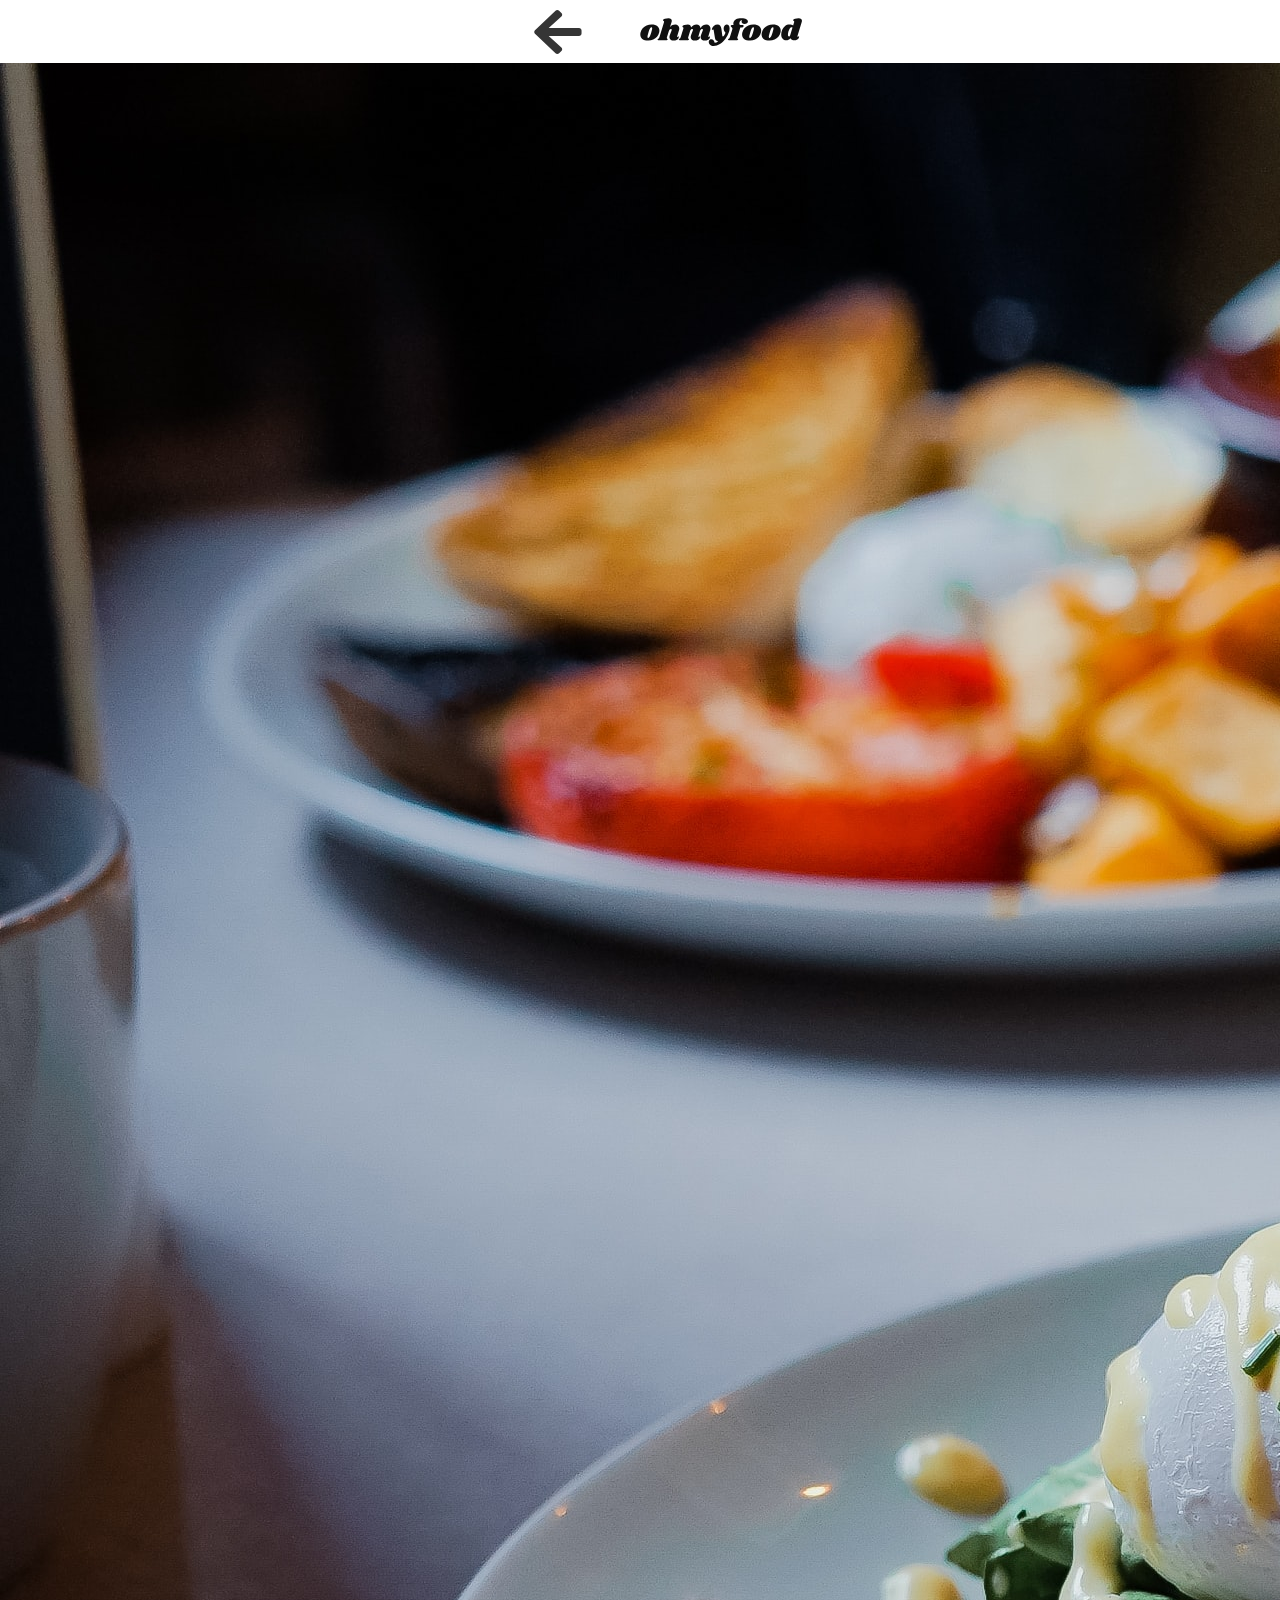
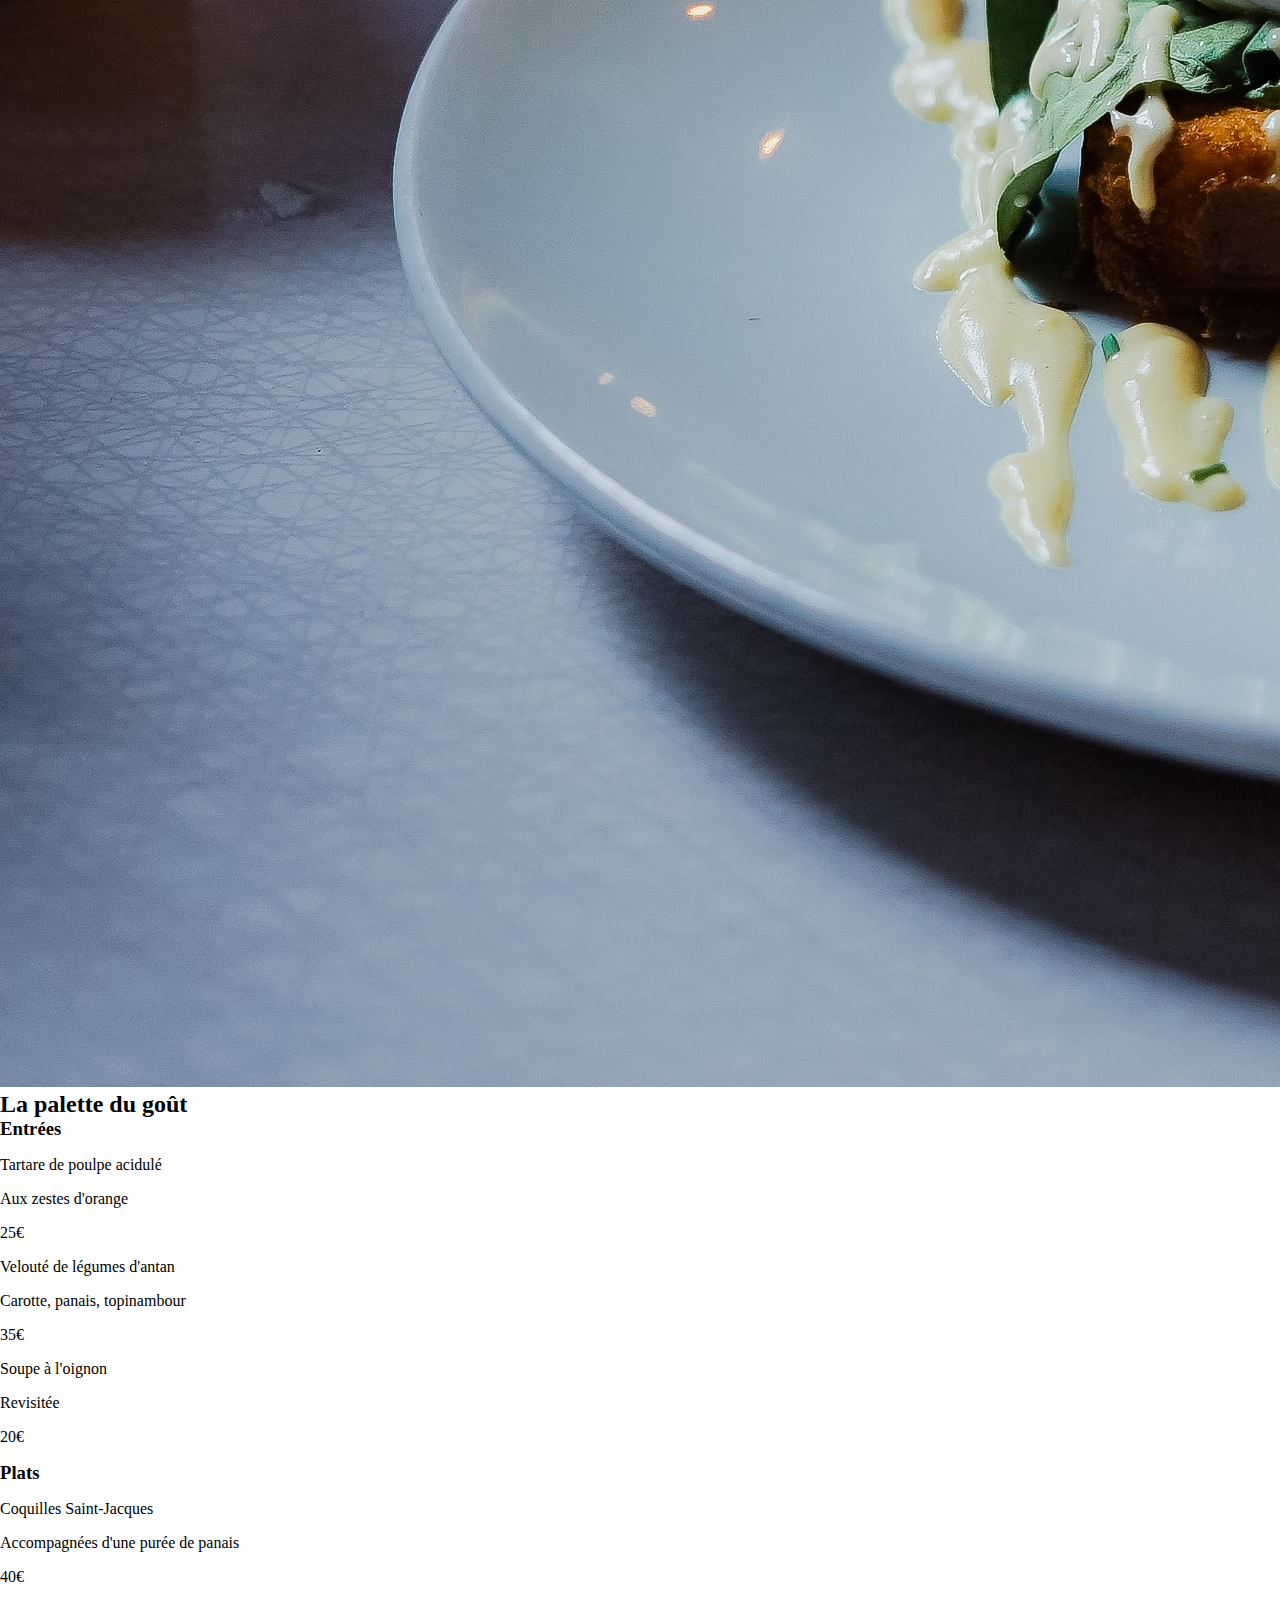
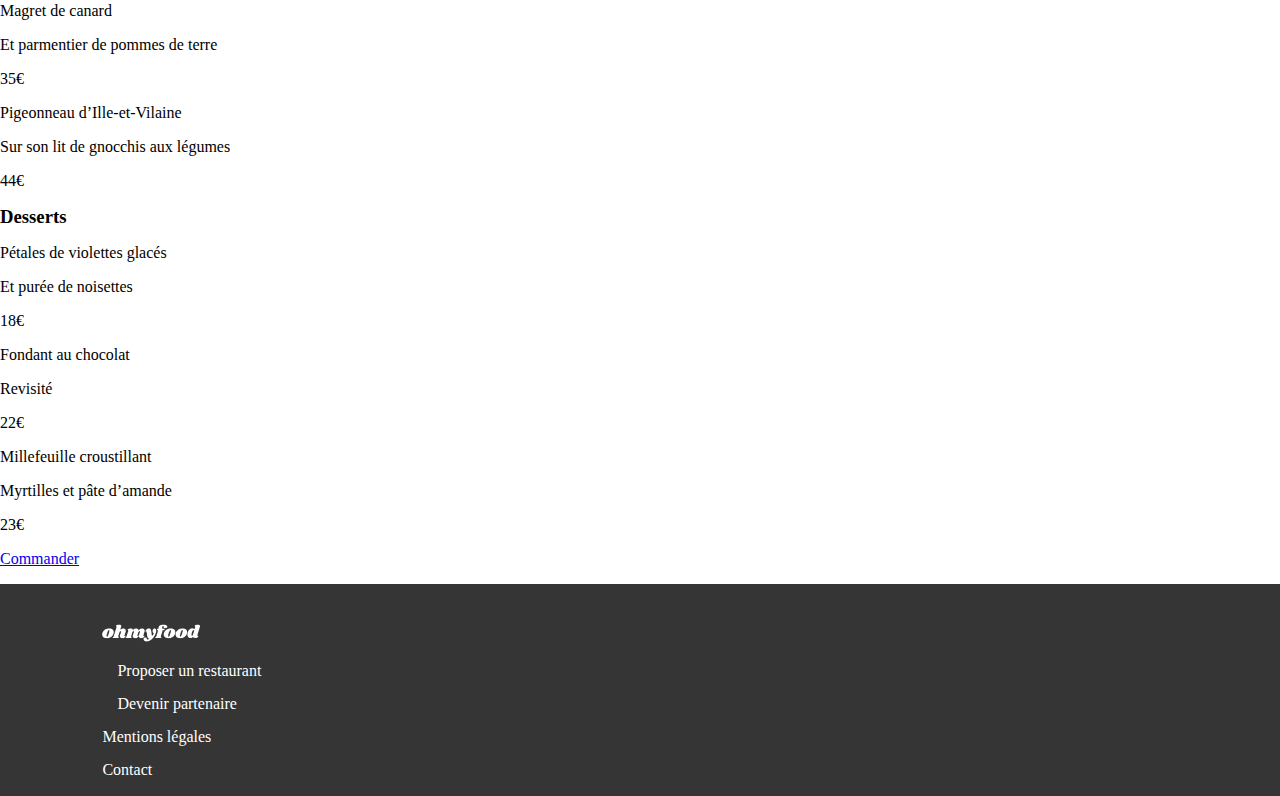
==== a_la_francaise.html @ 4276c88a "toutes les pages des menus" ====
<!DOCTYPE html>
<html lang="fr">

<head>
   <meta charset="UTF-8">
   <meta name="viewport" content="width=device-width, initial-scale=1.0">
   <title>ohmyfood</title>
   <link rel="stylesheet" href="https://cdnjs.cloudflare.com/ajax/libs/font-awesome/6.2.1/css/all.min.css"
        integrity="sha512-MV7K8+y+gLIBoVD59lQIYicR65iaqukzvf/nwasF0nqhPay5w/9lJmVM2hMDcnK1OnMGCdVK+iQrJ7lzPJQd1w=="
        crossorigin="anonymous" referrerpolicy="no-referrer">
   <link rel="stylesheet" href="assets/style.css">
   <link rel="preconnect" href="https://fonts.googleapis.com">
   <link rel="preconnect" href="https://fonts.gstatic.com" crossorigin>
   <link href="https://fonts.googleapis.com/css2?family=Roboto:ital,wght@0,100..900;1,100..900&family=Shrikhand&display=swap" rel="stylesheet">
</head>

<body>
   <div class="main-container">
      <header>
         <a href="index.html">
            <img src="assets/images/logo/Vector.svg" alt="fleche" class="fleche">
            <img id="logo-header" src="assets/images/logo/ohmyfood@2x.svg" alt="logo du site">
         </a>
      </header>
        
      <main>
         <div class="conteneur-menu">
            <div class="menu-img"> 
               <img src="assets/images/restaurants/toa-heftiba-DQKerTsQwi0-unsplash.jpg" alt="photo d'un plat">
            </div>
            <div class="contour-menu">
               <div class="menu">
                  <div class="menu-h2">
                     <h2>La palette du goût</h2>
                     <div class="coeur">
                        <i class="fa-regular fa-heart"></i>
                        <i class="fa-solid fa-heart"></i>
                     </div>
                  </div>
                  <div class="menu__carte">
                     <h3>Entrées</h3>
                     <div class="carte__description">
                        <p class="plat">Tartare de poulpe acidulé</p>
                        <p class="accompagnement">Aux zestes d'orange</p>
                        <p class="prix">25€</p>
                     </div>
                     <div class="carte__description">
                        <p class="plat">Velouté de légumes d'antan</p>
                        <p class="accompagnement">Carotte, panais, topinambour</p>
                        <p class="prix">35€</p>
                     </div>
                     <div class="carte__description">
                        <p class="plat">Soupe à l'oignon</p>
                        <p class="accompagnement">Revisitée</p>
                        <p class="prix">20€</p>
                     </div>
                  </div>
                  <div class="menu__carte">
                     <h3>Plats</h3>
                     <div class="carte__description">
                        <p class="plat">Coquilles Saint-Jacques</p>
                        <p class="accompagnement">Accompagnées d'une purée de panais</p>
                        <p class="prix">40€</p>
                     </div>
                     <div class="carte__description">
                        <p class="plat">Magret de canard</p>
                        <p class="accompagnement">Et parmentier de pommes de terre</p>
                        <p class="prix">35€</p>
                     </div>
                     <div class="carte__description">
                        <p class="plat">Pigeonneau d’Ille-et-Vilaine</p>
                        <p class="accompagnement">Sur son lit de gnocchis aux légumes</p>
                        <p class="prix">44€</p>
                     </div>
                  </div>
                  <div class="menu__carte">
                     <h3>Desserts</h3>
                     <div class="carte__description">
                        <p class="plat">Pétales de violettes glacés</p>
                        <p class="accompagnement">Et purée de noisettes</p>
                        <p class="prix">18€</p>
                     </div>
                     <div class="carte__description">
                        <p class="plat">Fondant au chocolat</p>
                        <p class="accompagnement">Revisité</p>
                        <p class="prix">22€</p>
                     </div>
                     <div class="carte__description">
                        <p class="plat">Millefeuille croustillant</p>
                        <p class="accompagnement">Myrtilles et pâte d’amande</p>
                        <p class="prix">23€</p>
                     </div>
                  </div>
                  <a href="#" class="commander">
                     <p>Commander</p>
                  </a>
               </div>
            </div>

      </main>
      <footer>
         <div class="bordure-phone">
            <h4> <img src="assets/images/logo/ohmyfood-white.png" alt="image du footer"></h4>
            <ul>
               <li><a href=""><i class="fa-xs fa-solid fa-utensils"></i> Proposer un restaurant</a></li>
               <li><a href=""><i class="fa-xs fa-solid fa-handshake-angle"></i>Devenir partenaire</a></li>
               <li><a href="">Mentions légales</a></li>
               <li><a href="">Contact</a></li>
            </ul>
         </div>
      </footer>
   </div>
</body>
</html>
---- assets/style.css ----
/** general **/
* {
  box-sizing: border-box;
}

:root {
  --light-grey: #F3F3F3;
  --white-color: #FFFFFF;
  --black-color: #000000;
  --light-green: #99E2D0;
  --dark-green: #008766;
  --light-blue: #89C8FA;
  --dark-blue: #003A68;
  --purple: #9356DC;
  --background-grey: #EAEAEA;
  --background-light-grey: #F6F6F6;
  --background-footer: #353535;
}

body, h1, h2, h3, h4 {
  margin: 0;
}

.main-container {
  min-width: 330px;
}

.bordure-phone {
  width: 84%;
}

/* ***************************************** */
/** header **/
header {
  display: flex;
  align-items: center;
  flex-direction: column;
}
header a {
  height: 63px;
  display: flex;
  align-items: center;
}
header a img {
  width: 162px;
  height: 44px;
}
header div {
  height: 50px;
  display: flex;
  align-items: center;
  background: var(--background-grey);
  width: 100%;
  justify-content: center;
  gap: 10px;
  box-shadow: 0px 4px 4px 0px black;
}

.title {
  height: 287px;
  display: flex;
  align-items: center;
  flex-wrap: wrap;
  justify-content: center;
  background: var(--light-grey);
  text-align: center;
}
.title h1 {
  width: 70%;
}
.title > p {
  width: 84%;
}
.title a {
  width: 60%;
  border-radius: 25px;
  background: linear-gradient(#FF79DA, #9356DC);
  font-weight: 500;
  color: var(--white-color);
  text-decoration: none;
}

.h2fonctionnement {
  height: 440px;
  display: flex;
  align-items: center;
  justify-content: space-around;
}
.h2fonctionnement .fonctionnement {
  display: flex;
  align-items: center;
  flex-direction: column;
  gap: 20px;
  margin-top: 30px;
  counter-reset: numero;
}
.h2fonctionnement .fonctionnement a {
  width: 100%;
  text-decoration: none;
}
.h2fonctionnement .fonctionnement__button {
  display: flex;
  align-items: center;
  flex-direction: row;
  justify-content: center;
  gap: 20px;
  background: var(--background-light-grey);
  border-radius: 20px;
  height: 72px;
  width: 100%;
  position: relative;
}
.h2fonctionnement .fonctionnement__button::before {
  content: "" counter(numero);
  counter-increment: numero;
  width: 20px;
  height: 20px;
  text-align: center;
  border-radius: 20px;
  background: var(--purple);
  color: var(--white-color);
  position: absolute;
  left: -9px;
}
.h2fonctionnement .fonctionnement__button::before h3 {
  color: var(--black-color);
}

.h2-resto {
  background: var(--light-grey);
  display: flex;
  align-items: center;
  justify-content: space-around;
  padding: 40px 0;
}
.h2-resto img {
  -o-object-fit: cover;
     object-fit: cover;
  height: 180px;
  width: 100%;
  border-radius: 15px 15px 0 0;
}
.h2-resto .restaurants {
  display: flex;
  align-items: center;
  flex-direction: column;
  gap: 20px;
  margin-top: 30px;
}
.h2-resto .restaurants a {
  height: 240px;
  width: 100%;
  background: var(--white-color);
  border-radius: 15px 15px 0 0;
  position: relative;
  text-decoration: none;
}
.h2-resto .restaurants .nouveau::before {
  content: "nouveau";
  width: 80px;
  height: 29px;
  text-align: center;
  position: absolute;
  border-radius: 2px;
  background: var(--light-green);
  color: #008766;
  box-shadow: 0 2px 4px 0 black;
  right: 4%;
  top: 7%;
}
.h2-resto .restaurants .info-resto {
  display: grid;
  grid-template-columns: 90% 10%;
  grid-template-rows: 25% 30%;
}
.h2-resto .restaurants .info-resto i {
  grid-column: 2/3;
  grid-row: 2/3;
}
.h2-resto .restaurants .info-resto p {
  grid-column: 1/2;
}

footer {
  background: var(--background-footer);
  padding-top: 40px;
  border-bottom: 1px solid var(--background-footer);
  display: flex;
  align-items: center;
  flex-direction: column;
  justify-content: space-around;
}
footer ul {
  list-style: none;
  display: flex;
  gap: 15px;
  flex-direction: column;
  padding: 0;
}
footer ul a {
  color: var(--white-color);
  text-decoration: none;
}
footer ul i {
  margin-right: 15px;
}/*# sourceMappingURL=style.css.map */
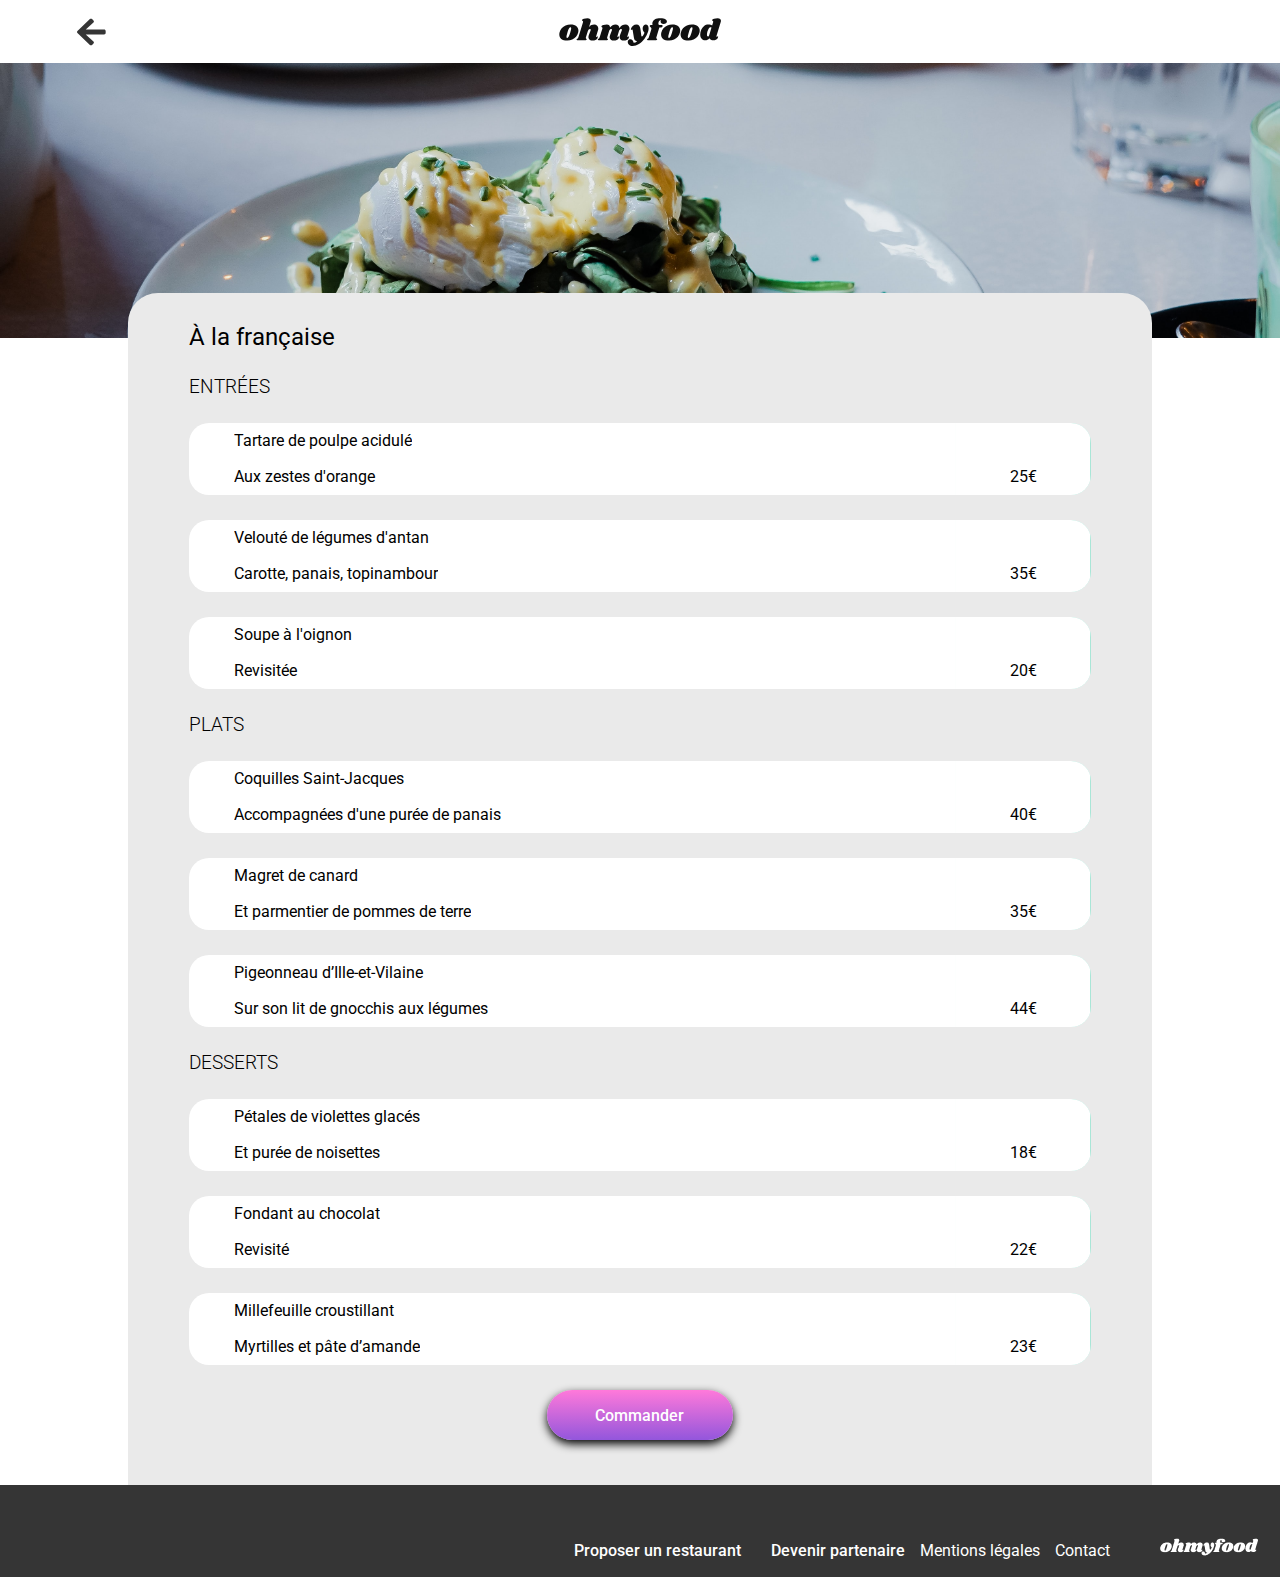
==== commit 126d7d12: "version finale" ====
--- a/a_la_francaise.html
+++ b/a_la_francaise.html
@@ -6,15 +6,17 @@
    <meta name="viewport" content="width=device-width, initial-scale=1.0">
    <title>ohmyfood</title>
    <link rel="stylesheet" href="https://cdnjs.cloudflare.com/ajax/libs/font-awesome/6.2.1/css/all.min.css"
-        integrity="sha512-MV7K8+y+gLIBoVD59lQIYicR65iaqukzvf/nwasF0nqhPay5w/9lJmVM2hMDcnK1OnMGCdVK+iQrJ7lzPJQd1w=="
-        crossorigin="anonymous" referrerpolicy="no-referrer">
+         integrity="sha512-MV7K8+y+gLIBoVD59lQIYicR65iaqukzvf/nwasF0nqhPay5w/9lJmVM2hMDcnK1OnMGCdVK+iQrJ7lzPJQd1w=="
+         crossorigin="anonymous" referrerpolicy="no-referrer">
    <link rel="stylesheet" href="assets/style.css">
    <link rel="preconnect" href="https://fonts.googleapis.com">
    <link rel="preconnect" href="https://fonts.gstatic.com" crossorigin>
    <link href="https://fonts.googleapis.com/css2?family=Roboto:ital,wght@0,100..900;1,100..900&family=Shrikhand&display=swap" rel="stylesheet">
 </head>
 
-<body>
+
+
+
    <div class="main-container">
       <header>
          <a href="index.html">
@@ -26,77 +28,133 @@
       <main>
          <div class="conteneur-menu">
             <div class="menu-img"> 
-               <img src="assets/images/restaurants/toa-heftiba-DQKerTsQwi0-unsplash.jpg" alt="photo d'un plat">
+               <img src="assets/images/restaurants/toa-heftiba-DQKerTsQwi0-unsplash.jpg" alt="">
             </div>
             <div class="contour-menu">
                <div class="menu">
                   <div class="menu-h2">
-                     <h2>La palette du goût</h2>
+                     <h2>À la française</h2>
                      <div class="coeur">
                         <i class="fa-regular fa-heart"></i>
                         <i class="fa-solid fa-heart"></i>
                      </div>
                   </div>
+                  <!-- **********************Entrées********************** -->
                   <div class="menu__carte">
                      <h3>Entrées</h3>
-                     <div class="carte__description">
-                        <p class="plat">Tartare de poulpe acidulé</p>
-                        <p class="accompagnement">Aux zestes d'orange</p>
-                        <p class="prix">25€</p>
+
+                     <div class="carte__description carte--1">
+                        <div class="plat_acc">
+                           <p class="plat">Tartare de poulpe acidulé</p>
+                           <p class="accompagnement">Aux zestes d'orange</p>
+                        </div>
+                        <div class="prix_valide">
+                           <p class="prix">25€</p>
+                           <p class="valide"><i class="fa-sharp fa-regular fa-circle-check"></i></p>
+                        </div>
                      </div>
-                     <div class="carte__description">
-                        <p class="plat">Velouté de légumes d'antan</p>
-                        <p class="accompagnement">Carotte, panais, topinambour</p>
-                        <p class="prix">35€</p>
+
+                     <div class="carte__description carte--2">
+                        <div class="plat_acc">
+                           <p class="plat">Velouté de légumes d'antan</p>
+                           <p class="accompagnement">Carotte, panais, topinambour</p>
+                        </div>
+                        <div class="prix_valide">
+                           <p class="prix">35€</p>
+                           <p class="valide"><i class="fa-sharp fa-regular fa-circle-check"></i></p>
+                        </div>
                      </div>
-                     <div class="carte__description">
-                        <p class="plat">Soupe à l'oignon</p>
-                        <p class="accompagnement">Revisitée</p>
-                        <p class="prix">20€</p>
+
+                     <div class="carte__description carte--3">
+                        <div class="plat_acc">
+                           <p class="plat">Soupe à l'oignon</p>
+                           <p class="accompagnement">Revisitée</p>
+                        </div>
+                        <div class="prix_valide">
+                           <p class="prix">20€</p>
+                           <p class="valide"><i class="fa-sharp fa-regular fa-circle-check"></i></p>
+                        </div>
                      </div>
                   </div>
+                  <!-- ***********************Plats********************* -->
                   <div class="menu__carte">
                      <h3>Plats</h3>
-                     <div class="carte__description">
-                        <p class="plat">Coquilles Saint-Jacques</p>
-                        <p class="accompagnement">Accompagnées d'une purée de panais</p>
-                        <p class="prix">40€</p>
+
+                     <div class="carte__description carte--4">
+                        <div class="plat_acc">
+                           <p class="plat">Coquilles Saint-Jacques</p>
+                           <p class="accompagnement">Accompagnées d'une purée de panais</p>
+                        </div>
+                        <div class="prix_valide">
+                           <p class="prix">40€</p>
+                           <p class="valide"><i class="fa-sharp fa-regular fa-circle-check"></i></p>
+                        </div>
                      </div>
-                     <div class="carte__description">
-                        <p class="plat">Magret de canard</p>
-                        <p class="accompagnement">Et parmentier de pommes de terre</p>
-                        <p class="prix">35€</p>
+
+                     <div class="carte__description carte--5">
+                        <div class="plat_acc">
+                           <p class="plat">Magret de canard</p>
+                           <p class="accompagnement">Et parmentier de pommes de terre</p>
+                        </div>
+                        <div class="prix_valide">
+                           <p class="prix">35€</p>
+                           <p class="valide"><i class="fa-sharp fa-regular fa-circle-check"></i></p>
+                        </div>
                      </div>
-                     <div class="carte__description">
-                        <p class="plat">Pigeonneau d’Ille-et-Vilaine</p>
-                        <p class="accompagnement">Sur son lit de gnocchis aux légumes</p>
-                        <p class="prix">44€</p>
+
+                     <div class="carte__description carte--6">
+                        <div class="plat_acc">
+                           <p class="plat">Pigeonneau d’Ille-et-Vilaine</p>
+                           <p class="accompagnement">Sur son lit de gnocchis aux légumes</p>
+                        </div>
+                        <div class="prix_valide">
+                           <p class="prix">44€</p>
+                           <p class="valide"><i class="fa-sharp fa-regular fa-circle-check"></i></p>
+                        </div>
                      </div>
                   </div>
+                  <!-- ************************Desserts******************** -->
                   <div class="menu__carte">
                      <h3>Desserts</h3>
-                     <div class="carte__description">
-                        <p class="plat">Pétales de violettes glacés</p>
-                        <p class="accompagnement">Et purée de noisettes</p>
-                        <p class="prix">18€</p>
+
+                     <div class="carte__description carte--7">
+                        <div class="plat_acc">
+                           <p class="plat">Pétales de violettes glacés</p>
+                           <p class="accompagnement">Et purée de noisettes</p>
+                        </div>
+                        <div class="prix_valide">
+                           <p class="prix">18€</p>
+                           <p class="valide"><i class="fa-sharp fa-regular fa-circle-check"></i></p>
+                        </div>
                      </div>
-                     <div class="carte__description">
-                        <p class="plat">Fondant au chocolat</p>
-                        <p class="accompagnement">Revisité</p>
-                        <p class="prix">22€</p>
+
+                     <div class="carte__description carte--8">
+                        <div class="plat_acc">
+                           <p class="plat">Fondant au chocolat</p>
+                           <p class="accompagnement">Revisité</p>
+                        </div>
+                        <div class="prix_valide">
+                           <p class="prix">22€</p>
+                           <p class="valide"><i class="fa-sharp fa-regular fa-circle-check"></i></p>
+                        </div>
                      </div>
-                     <div class="carte__description">
-                        <p class="plat">Millefeuille croustillant</p>
-                        <p class="accompagnement">Myrtilles et pâte d’amande</p>
-                        <p class="prix">23€</p>
+
+                     <div class="carte__description carte--9">
+                        <div class="plat_acc">
+                           <p class="plat">Millefeuille croustillant</p>
+                           <p class="accompagnement">Myrtilles et pâte d’amande</p>
+                        </div>
+                        <div class="prix_valide">
+                           <p class="prix">23€</p>
+                           <p class="valide"><i class="fa-sharp fa-regular fa-circle-check"></i></p>
+                        </div>
                      </div>
                   </div>
-                  <a href="#" class="commander">
-                     <p>Commander</p>
-                  </a>
+
+                  <a href="#" class="commander">Commander</a>
+                  
                </div>
             </div>
-
       </main>
       <footer>
          <div class="bordure-phone">
--- a/assets/style.css
+++ b/assets/style.css
@@ -17,18 +17,115 @@
   --background-footer: #353535;
 }
 
-body, h1, h2, h3, h4 {
+body, h1, h2, h3 {
   margin: 0;
+  font-family: "Roboto", serif;
+  font-optical-sizing: auto;
+  font-weight: 400;
+  font-style: normal;
+}
+
+h4 {
+  margin: 0;
+  font-family: "Shrikhand", serif;
+  font-weight: 400;
+  font-style: normal;
 }
 
 .main-container {
-  min-width: 330px;
+  min-width: 375px;
 }
 
 .bordure-phone {
   width: 84%;
-}
-
+  /** @media screen and (max-width: 768px){
+      width: 75%;
+  }**/
+}
+
+/** debut animation et transition **/
+/** debut mixin bouton et survol **/
+/** fin mixin bouton et survol**/
+/** debut coeur **/
+.coeur {
+  margin-left: auto;
+  height: 20px;
+  width: 20px;
+  position: relative;
+}
+.coeur .fa-heart {
+  font-size: 21px;
+}
+.coeur .fa-regular {
+  position: absolute;
+}
+.coeur .fa-solid {
+  background: linear-gradient(#FF79DA, #9356DC);
+  -webkit-background-clip: text;
+          background-clip: text;
+  color: transparent;
+  position: absolute;
+  opacity: 0;
+  transition: all 500ms ease-in-out;
+}
+.coeur .fa-solid:hover {
+  opacity: 1;
+}
+
+/** fin coeur **/
+/** debut loader **/
+.loader {
+  background-color: #FFFFFF;
+  height: 100vh;
+  width: 100vw;
+  position: fixed;
+  z-index: 2;
+  opacity: 0.97;
+  animation: reduire-loader 500ms 1500ms forwards;
+  display: flex;
+  align-items: center;
+  justify-content: center;
+}
+.loader .cercle {
+  width: 250px;
+  height: 250px;
+  border-radius: 50%;
+  display: flex;
+  align-items: center;
+  justify-content: center;
+  background: linear-gradient(#FF79DA, #9356DC);
+  border: solid var(--light-green) 10px;
+  transform: scale(1);
+  animation: cercle 500ms ease 3;
+}
+.loader p {
+  color: var(--light-green);
+  font-size: 32px;
+  font-family: "Shrikhand", serif;
+  font-weight: 700;
+}
+
+@keyframes cercle {
+  0% {
+    transform: scale(1);
+  }
+  25% {
+    transform: scale 0.8;
+  }
+  75% {
+    transform: scale(1.2);
+  }
+  100% {
+    transform: scale(1);
+  }
+}
+@keyframes reduire-loader {
+  to {
+    visibility: hidden;
+  }
+}
+/** fin loader**/
+/** fin animation et transition **/
 /* ***************************************** */
 /** header **/
 header {
@@ -37,14 +134,23 @@
   flex-direction: column;
 }
 header a {
+  width: 100%;
   height: 63px;
   display: flex;
   align-items: center;
+  justify-content: center;
+  position: relative;
 }
 header a img {
   width: 162px;
   height: 44px;
 }
+header a .fleche {
+  width: 30px;
+  height: 30px;
+  position: absolute;
+  left: 6%;
+}
 header div {
   height: 50px;
   display: flex;
@@ -71,13 +177,25 @@
 .title > p {
   width: 84%;
 }
+@media screen and (min-width: 768px) {
+  .title > p {
+    width: 100%;
+  }
+}
 .title a {
-  width: 60%;
   border-radius: 25px;
+  box-shadow: 0 4px 10px 0 black;
   background: linear-gradient(#FF79DA, #9356DC);
   font-weight: 500;
   color: var(--white-color);
   text-decoration: none;
+  transition: all 500ms ease-in-out;
+  width: 218px;
+  height: 50px;
+}
+.title a:hover {
+  background: #bc95e9;
+  box-shadow: 0 4px 15px 0 black;
 }
 
 .h2fonctionnement {
@@ -85,6 +203,18 @@
   display: flex;
   align-items: center;
   justify-content: space-around;
+}
+@media screen and (min-width: 1024px) {
+  .h2fonctionnement {
+    height: 228px;
+  }
+}
+.h2fonctionnement h2 {
+  font-weight: 700;
+}
+.h2fonctionnement h3 {
+  color: var(--black-color);
+  font-weight: 500;
 }
 .h2fonctionnement .fonctionnement {
   display: flex;
@@ -94,9 +224,17 @@
   margin-top: 30px;
   counter-reset: numero;
 }
+@media screen and (min-width: 1024px) {
+  .h2fonctionnement .fonctionnement {
+    flex-direction: row;
+  }
+}
 .h2fonctionnement .fonctionnement a {
   width: 100%;
   text-decoration: none;
+}
+.h2fonctionnement .fa-mobile-screen-button, .h2fonctionnement .fa-list-ul {
+  color: #7E7E7E;
 }
 .h2fonctionnement .fonctionnement__button {
   display: flex;
@@ -146,6 +284,14 @@
   flex-direction: column;
   gap: 20px;
   margin-top: 30px;
+  width: 100%;
+}
+@media screen and (min-width: 768px) {
+  .h2-resto .restaurants {
+    flex-direction: row;
+    flex-wrap: wrap;
+    justify-content: space-between;
+  }
 }
 .h2-resto .restaurants a {
   height: 240px;
@@ -154,12 +300,18 @@
   border-radius: 15px 15px 0 0;
   position: relative;
   text-decoration: none;
+}
+@media screen and (min-width: 768px) {
+  .h2-resto .restaurants a {
+    width: 45%;
+  }
 }
 .h2-resto .restaurants .nouveau::before {
   content: "nouveau";
   width: 80px;
   height: 29px;
   text-align: center;
+  line-height: 29px;
   position: absolute;
   border-radius: 2px;
   background: var(--light-green);
@@ -169,16 +321,22 @@
   top: 7%;
 }
 .h2-resto .restaurants .info-resto {
+  color: var(--black-color);
   display: grid;
   grid-template-columns: 90% 10%;
   grid-template-rows: 25% 30%;
 }
-.h2-resto .restaurants .info-resto i {
+.h2-resto .restaurants .info-resto .coeur {
   grid-column: 2/3;
   grid-row: 2/3;
+  left: -30px;
+}
+.h2-resto .restaurants .info-resto h3 {
+  font-weight: 700;
 }
 .h2-resto .restaurants .info-resto p {
   grid-column: 1/2;
+  font-weight: 300;
 }
 
 footer {
@@ -188,7 +346,16 @@
   display: flex;
   align-items: center;
   flex-direction: column;
-  justify-content: space-around;
+}
+@media screen and (min-width: 1024px) {
+  footer div {
+    display: flex;
+    align-items: center;
+    flex-direction: row-reverse;
+    gap: 50px;
+    position: relative;
+    right: -80px;
+  }
 }
 footer ul {
   list-style: none;
@@ -196,11 +363,235 @@
   gap: 15px;
   flex-direction: column;
   padding: 0;
+}
+@media screen and (min-width: 768px) {
+  footer ul {
+    flex-direction: row;
+  }
 }
 footer ul a {
   color: var(--white-color);
   text-decoration: none;
 }
+footer ul li:nth-child(-n+2) {
+  font-weight: 500;
+}
 footer ul i {
   margin-right: 15px;
+}
+
+/** carte restaurant **/
+.conteneur-menu {
+  display: flex;
+  align-items: center;
+  flex-direction: column;
+}
+.conteneur-menu .menu-img {
+  height: 275px;
+  width: 100%;
+}
+.conteneur-menu .menu-img img {
+  -o-object-fit: cover;
+     object-fit: cover;
+  height: 275px;
+  width: 100%;
+  position: absolute;
+}
+.conteneur-menu .contour-menu {
+  width: 100%;
+  display: flex;
+  align-items: center;
+  flex-direction: column;
+  border-radius: 30px 30px 0 0;
+  position: relative;
+  padding: 30px 0 45px 0;
+  top: -45px;
+  margin-bottom: -45px;
+  background-color: var(--background-grey);
+  z-index: 1;
+}
+@media screen and (min-width: 1024px) {
+  .conteneur-menu .contour-menu {
+    width: 80%;
+  }
+}
+.conteneur-menu .menu {
+  width: 88%;
+  display: flex;
+  flex-direction: column;
+  gap: 25px;
+}
+.conteneur-menu .menu .menu-h2 {
+  display: flex;
+  align-items: center;
+  width: 93%;
+}
+.conteneur-menu .menu__carte {
+  display: flex;
+  flex-direction: column;
+  gap: 25px;
+}
+.conteneur-menu h3 {
+  width: 50%;
+  font-family: "Roboto", serif;
+  font-optical-sizing: auto;
+  font-weight: 300;
+  font-style: normal;
+  text-transform: uppercase;
+}
+
+@keyframes apparition {
+  0% {
+    opacity: 0;
+  }
+  100% {
+    opacity: 1;
+  }
+}
+.carte--1 {
+  transform: opacity 0;
+  animation: apparition 1000ms 0ms both;
+}
+
+.carte--2 {
+  transform: opacity 0;
+  animation: apparition 2000ms 0ms both;
+}
+
+.carte--3 {
+  transform: opacity 0;
+  animation: apparition 3000ms 0ms both;
+}
+
+.carte--4 {
+  transform: opacity 0;
+  animation: apparition 4000ms 0ms both;
+}
+
+.carte--5 {
+  transform: opacity 0;
+  animation: apparition 5000ms 0ms both;
+}
+
+.carte--6 {
+  transform: opacity 0;
+  animation: apparition 6000ms 0ms both;
+}
+
+.carte--7 {
+  transform: opacity 0;
+  animation: apparition 7000ms 0ms both;
+}
+
+.carte--8 {
+  transform: opacity 0;
+  animation: apparition 8000ms 0ms both;
+}
+
+.carte--9 {
+  transform: opacity 0;
+  animation: apparition 9000ms 0ms both;
+}
+
+.carte--10 {
+  transform: opacity 0;
+  animation: apparition 10000ms 0ms both;
+}
+
+.carte__description {
+  background: var(--white-color);
+  border-radius: 20px;
+  height: 72px;
+  width: 100%;
+  display: flex;
+  flex-direction: row;
+  overflow: hidden;
+  display: flex;
+  justify-content: space-between;
+  text-overflow: ellipsis;
+  overflow: hidden;
+  white-space: nowrap;
+}
+.carte__description .plat_acc {
+  transform: translateX(0%);
+  margin-left: 5%;
+  text-overflow: ellipsis;
+  overflow: hidden;
+  white-space: nowrap;
+}
+.carte__description .plat_acc .plat, .carte__description .plat_acc .accompagnement {
+  height: 50%;
+  text-overflow: ellipsis;
+  overflow: hidden;
+  white-space: nowrap;
+}
+.carte__description p {
+  margin: 0;
+  line-height: 36px;
+  text-overflow: ellipsis;
+  overflow: hidden;
+  white-space: nowrap;
+}
+.carte__description .prix_valide {
+  background: #99E2D0;
+  width: 30%;
+  border-left: solid -3px #FFFFFF;
+  transform: translateX(50%);
+  transition: transform 1000ms;
+}
+.carte__description .prix_valide .valide {
+  width: 50%;
+  height: 100%;
+  display: flex;
+  justify-content: center;
+  align-items: center;
+  background: var(--light-green);
+}
+.carte__description .prix_valide .prix {
+  width: 50%;
+  height: 100%;
+  background: var(--white-color);
+  border-left: solid 1px #FFFFFF;
+  display: flex;
+  justify-content: center;
+  align-items: last baseline;
+}
+.carte__description .prix_valide i {
+  transform: rotate(280deg);
+  transition: transform 1000ms ease-in-out 100ms;
+  color: var(--white-color);
+  font-weight: 600;
+  display: flex;
+  flex-direction: row;
+}
+.carte__description:hover .valide {
+  background: var(--light-green);
+}
+.carte__description:hover .prix_valide {
+  display: flex;
+  flex-direction: row;
+  transform: translateX(0);
+}
+.carte__description:hover i {
+  transform: rotate(0);
+}
+
+.commander {
+  border-radius: 25px;
+  box-shadow: 0 4px 10px 0 black;
+  background: linear-gradient(#FF79DA, #9356DC);
+  font-weight: 500;
+  color: var(--white-color);
+  text-decoration: none;
+  transition: all 500ms ease-in-out;
+  width: 186px;
+  height: 50px;
+  text-align: center;
+  align-content: center;
+  justify-content: center;
+  margin: auto;
+}
+.commander:hover {
+  background: #bc95e9;
+  box-shadow: 0 4px 15px 0 black;
 }/*# sourceMappingURL=style.css.map */